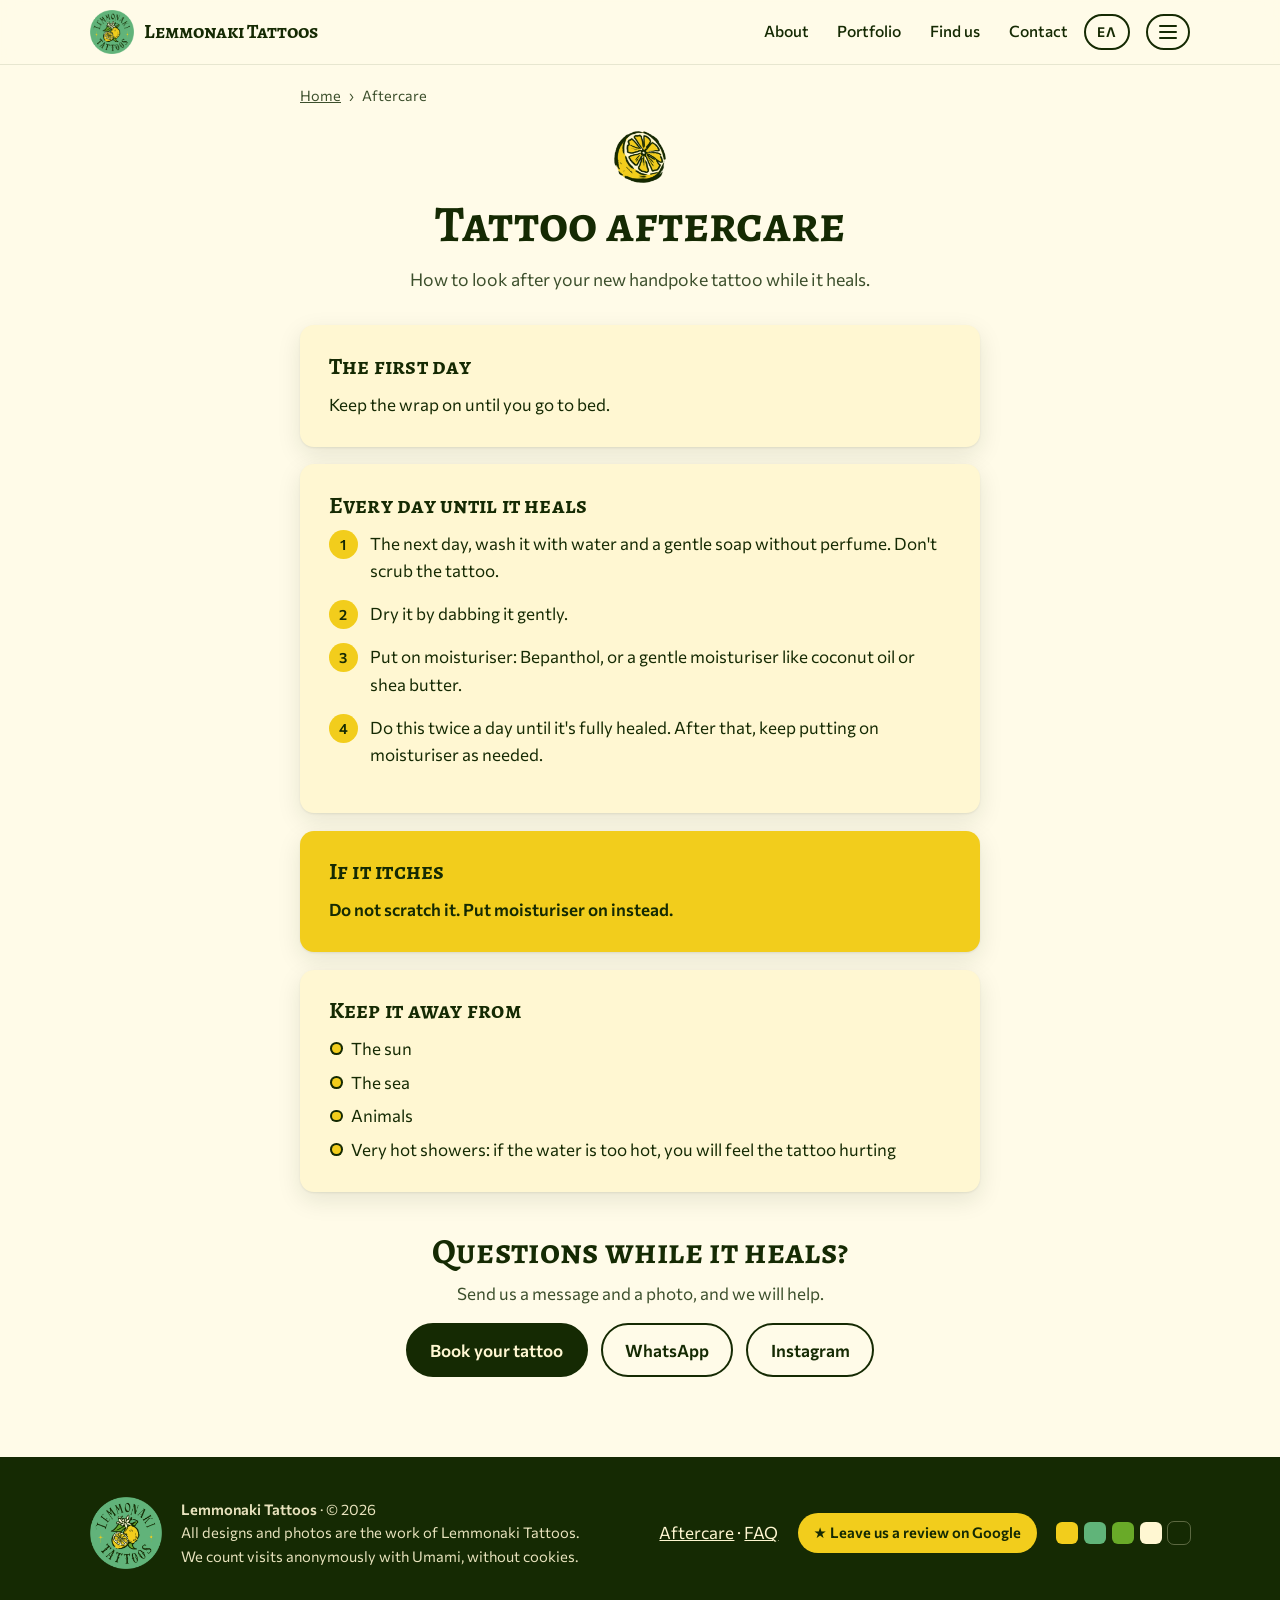
==== aftercare/index.html @ 777af7ad "Add aftercare and FAQ pages and a menu - /aftercare/ and /faq/ in English and Greek, with breadcrumb" ====
<!doctype html>
<html lang="en">
<head>
<meta charset="utf-8">
<meta name="viewport" content="width=device-width, initial-scale=1, viewport-fit=cover">
<title>Handpoke tattoo aftercare — Lemmonaki Tattoos</title>
<meta name="description" content="How to look after your new handpoke tattoo: washing, moisturising, itching, sun and sea. Aftercare from Lemmonaki Tattoos in Stoupa, Mani.">
<meta name="theme-color" content="#60B479">
<link rel="canonical" href="https://lemmonakitattoos.gr/aftercare/">
<link rel="alternate" hreflang="en" href="https://lemmonakitattoos.gr/aftercare/">
<link rel="alternate" hreflang="el" href="https://lemmonakitattoos.gr/el/aftercare/">
<link rel="alternate" hreflang="x-default" href="https://lemmonakitattoos.gr/aftercare/">
<meta property="og:type" content="website">
<meta property="og:site_name" content="Lemmonaki Tattoos">
<meta property="og:url" content="https://lemmonakitattoos.gr/aftercare/">
<meta property="og:locale" content="en_GB">
<meta property="og:title" content="Handpoke tattoo aftercare — Lemmonaki Tattoos">
<meta property="og:description" content="How to look after your new handpoke tattoo: washing, moisturising, itching, sun and sea. Aftercare from Lemmonaki Tattoos in Stoupa, Mani.">
<meta property="og:image" content="https://lemmonakitattoos.gr/assets/img/og.jpg">
<meta property="og:image:width" content="1200">
<meta property="og:image:height" content="630">
<meta property="og:image:alt" content="Lemmonaki Tattoos logo framed by hand-drawn lemons, leaves and lemon blossom on a green background">
<meta name="twitter:card" content="summary_large_image">
<link rel="icon" href="../favicon.ico" sizes="32x32">
<link rel="icon" type="image/png" sizes="32x32" href="../favicon-32.png">
<link rel="icon" type="image/png" sizes="192x192" href="../favicon-192.png">
<link rel="manifest" href="../site.webmanifest">
<link rel="apple-touch-icon" href="../apple-touch-icon.png">
<link rel="preload" href="../assets/fonts/alegreya-sc-latin-700.woff2" as="font" type="font/woff2" crossorigin>
<link rel="stylesheet" href="../assets/css/fonts.css">
<link rel="stylesheet" href="../assets/css/style.css">
<script type="application/ld+json">{"@context": "https://schema.org", "@type": "BreadcrumbList", "itemListElement": [{"@type": "ListItem", "position": 1, "name": "Home", "item": "https://lemmonakitattoos.gr/"}, {"@type": "ListItem", "position": 2, "name": "Aftercare", "item": "https://lemmonakitattoos.gr/aftercare/"}]}</script>
<script defer src="https://cloud.umami.is/script.js" data-website-id="35a7164d-d36b-49da-b1da-f30c0a60820b" data-domains="lemmonakitattoos.gr"></script>
</head>
<body>
<a class="skip" href="#main">Skip to content</a>


<header class="topbar">
  <div class="wrap topbar-inner">
    <a class="brand" href="../#top" aria-label="Lemmonaki Tattoos">
      <img src="../assets/img/logo-round.webp" width="48" height="48" alt="">
      <span>Lemmonaki Tattoos</span>
    </a>
    <nav class="main-nav" aria-label="Main">
      <a href="../#about">About</a>
      <a href="../#work">Portfolio</a>
      <a href="../#visit">Find us</a>
      <a href="../#contact">Contact</a>
    </nav>
    <div class="lang"><a class="lang-btn" href="../el/aftercare/" hreflang="el" lang="el" data-umami-event="language" data-umami-event-to="el" title="Ελληνικά">ΕΛ<span class="visually-hidden"> Ελληνικά</span></a></div>
    <details class="menu">
      <summary aria-label="Menu" title="Menu"><span class="burger" aria-hidden="true"><i></i><i></i><i></i></span></summary>
      <nav class="menu-panel" aria-label="Menu">
        <ul>
          <li><a href="../#top">Home</a></li>
          <li><a href="../#about">About</a></li>
          <li><a href="../#work">Portfolio</a></li>
          <li><a href="../#visit">Find us</a></li>
          <li><a href="../#contact">Contact</a></li>
        </ul>
        <p class="menu-heading">More</p>
        <ul>
          <li><a href="./" aria-current="page">Aftercare</a></li>
          <li><a href="../faq/">FAQ</a></li>
        </ul>
      </nav>
    </details>
  </div>
</header>

<main id="main" class="page">
  <div class="wrap page-wrap">
    <nav class="breadcrumb" aria-label="Breadcrumb">
      <ol>
        <li><a href="../">Home</a></li>
        <li aria-current="page">Aftercare</li>
      </ol>
    </nav>
    <header class="page-head">
      <img class="ornament" src="../assets/img/lemon-slice.webp" width="56" height="56" alt="">
      <h1>Tattoo aftercare</h1>
      <p class="lead">How to look after your new handpoke tattoo while it heals.</p>
    </header>
    <section class="page-block"><h2>The first day</h2><p>Keep the wrap on until you go to bed.</p></section>
    <section class="page-block"><h2>Every day until it heals</h2><ol class="steps"><li>The next day, wash it with water and a gentle soap without perfume. Don&#x27;t scrub the tattoo.</li><li>Dry it by dabbing it gently.</li><li>Put on moisturiser: Bepanthol, or a gentle moisturiser like coconut oil or shea butter.</li><li>Do this twice a day until it&#x27;s fully healed. After that, keep putting on moisturiser as needed.</li></ol></section>
    <section class="page-block note"><h2>If it itches</h2><p>Do not scratch it. Put moisturiser on instead.</p></section>
    <section class="page-block"><h2>Keep it away from</h2><ul class="page-list"><li>The sun</li><li>The sea</li><li>Animals</li><li>Very hot showers: if the water is too hot, you will feel the tattoo hurting</li></ul></section>
    <aside class="page-cta">
      <h2>Questions while it heals?</h2>
      <p>Send us a message and a photo, and we will help.</p>
      <div class="actions">
        <a class="btn btn-dark" href="../#contact">Book your tattoo</a>
        <a class="btn btn-ghost" href="https://wa.me/306984650470" rel="noopener" target="_blank" data-umami-event="whatsapp" data-umami-event-place="page">WhatsApp</a>
        <a class="btn btn-ghost" href="https://www.instagram.com/lemmonaki/" rel="noopener" target="_blank" data-umami-event="instagram" data-umami-event-place="page">Instagram</a>
      </div>
    </aside>
  </div>
</main>

<footer class="footer">
  <div class="wrap footer-inner">
    <img src="../assets/img/logo-round.webp" width="72" height="72" alt="" loading="lazy">
    <p><strong>Lemmonaki Tattoos</strong> · © 2026<br>All designs and photos are the work of Lemmonaki Tattoos.<br>We count visits anonymously with Umami, without cookies.</p>
    <nav class="footer-links" aria-label="More"><a href="./">Aftercare</a> · <a href="../faq/">FAQ</a></nav>
    <a class="review-link" href="https://g.page/r/CSo4h5Y5veAREBM/review" rel="noopener" target="_blank" data-umami-event="review"><span aria-hidden="true">★</span> Leave us a review on Google</a>
    <div class="palette" aria-hidden="true"><i></i><i></i><i></i><i></i><i></i></div>
  </div>
</footer>

<nav class="quickbar" aria-label="Quick contact">
  <a href="tel:+306984650470" data-umami-event="call" data-umami-event-place="bar"><svg viewBox="0 0 24 24" aria-hidden="true"><path d="M6.6 10.8a15.1 15.1 0 0 0 6.6 6.6l2.2-2.2a1 1 0 0 1 1-.25 11.4 11.4 0 0 0 3.6.57 1 1 0 0 1 1 1V20a1 1 0 0 1-1 1A17 17 0 0 1 3 4a1 1 0 0 1 1-1h3.5a1 1 0 0 1 1 1c0 1.25.2 2.45.57 3.57a1 1 0 0 1-.25 1z"/></svg><span>Call</span></a>
  <a href="https://wa.me/306984650470" rel="noopener" target="_blank" data-umami-event="whatsapp" data-umami-event-place="bar"><svg viewBox="0 0 24 24" aria-hidden="true"><path d="M12 2a10 10 0 0 0-8.6 15.1L2 22l5-1.3A10 10 0 1 0 12 2zm0 18.2a8.2 8.2 0 0 1-4.2-1.2l-.3-.2-3 .8.8-2.9-.2-.3A8.2 8.2 0 1 1 12 20.2z"/><path d="M16.6 14.2c-.3-.1-1.5-.7-1.7-.8-.2-.1-.4-.1-.6.1l-.8 1c-.1.2-.3.2-.5.1a6.7 6.7 0 0 1-3.4-2.9c-.3-.4.3-.4.7-1.3.1-.2 0-.3 0-.4l-.8-1.8c-.2-.5-.4-.4-.6-.4h-.5a1 1 0 0 0-.7.3 2.9 2.9 0 0 0-.9 2.2 5 5 0 0 0 1.1 2.7 11.4 11.4 0 0 0 4.4 3.9c1.6.7 2.3.8 3.1.6.5-.1 1.5-.6 1.7-1.2.2-.6.2-1.1.2-1.2-.1-.1-.3-.2-.6-.3z"/></svg><span>WhatsApp</span></a>
  <a href="https://www.instagram.com/lemmonaki/" rel="noopener" target="_blank" data-umami-event="instagram" data-umami-event-place="bar"><svg viewBox="0 0 24 24" aria-hidden="true"><path d="M12 7a5 5 0 1 0 0 10 5 5 0 0 0 0-10zm0 8.2a3.2 3.2 0 1 1 0-6.4 3.2 3.2 0 0 1 0 6.4zM17.3 5.5a1.2 1.2 0 1 0 0 2.4 1.2 1.2 0 0 0 0-2.4zM21.9 7.1a6 6 0 0 0-1.6-4.2A6 6 0 0 0 16.1 1.3C14.4 1.2 9.6 1.2 7.9 1.3a6 6 0 0 0-4.2 1.6A6 6 0 0 0 2.1 7.1C2 8.8 2 15.2 2.1 16.9a6 6 0 0 0 1.6 4.2 6 6 0 0 0 4.2 1.6c1.7.1 6.5.1 8.2 0a6 6 0 0 0 4.2-1.6 6 6 0 0 0 1.6-4.2c.1-1.7.1-8.1 0-9.8zm-2.2 11.7a3.3 3.3 0 0 1-1.9 1.9c-1.3.5-4.4.4-5.8.4s-4.5.1-5.8-.4a3.3 3.3 0 0 1-1.9-1.9c-.5-1.3-.4-4.4-.4-5.8s-.1-4.5.4-5.8a3.3 3.3 0 0 1 1.9-1.9C7.5 4.8 10.6 4.9 12 4.9s4.5-.1 5.8.4a3.3 3.3 0 0 1 1.9 1.9c.5 1.3.4 4.4.4 5.8s.1 4.5-.4 5.8z"/></svg><span>Instagram</span></a>
</nav>

<script src="../assets/js/main.js" defer></script>
</body>
</html>
---- assets/css/fonts.css ----
/* Alegreya SC 500 greek */
@font-face {
  font-family: 'Alegreya SC';
  font-style: normal;
  font-weight: 500;
  font-display: swap;
  src: url(../fonts/alegreya-sc-greek-500.woff2) format('woff2');
  unicode-range: U+0370-0377, U+037A-037F, U+0384-038A, U+038C, U+038E-03A1, U+03A3-03FF;
}
/* Alegreya SC 500 latin-ext */
@font-face {
  font-family: 'Alegreya SC';
  font-style: normal;
  font-weight: 500;
  font-display: swap;
  src: url(../fonts/alegreya-sc-latin-ext-500.woff2) format('woff2');
  unicode-range: U+0100-02BA, U+02BD-02C5, U+02C7-02CC, U+02CE-02D7, U+02DD-02FF, U+0304, U+0308, U+0329, U+1D00-1DBF, U+1E00-1E9F, U+1EF2-1EFF, U+2020, U+20A0-20AB, U+20AD-20C0, U+2113, U+2C60-2C7F, U+A720-A7FF;
}
/* Alegreya SC 500 latin */
@font-face {
  font-family: 'Alegreya SC';
  font-style: normal;
  font-weight: 500;
  font-display: swap;
  src: url(../fonts/alegreya-sc-latin-500.woff2) format('woff2');
  unicode-range: U+0000-00FF, U+0131, U+0152-0153, U+02BB-02BC, U+02C6, U+02DA, U+02DC, U+0304, U+0308, U+0329, U+2000-206F, U+20AC, U+2122, U+2191, U+2193, U+2212, U+2215, U+FEFF, U+FFFD;
}
/* Alegreya SC 700 greek */
@font-face {
  font-family: 'Alegreya SC';
  font-style: normal;
  font-weight: 700;
  font-display: swap;
  src: url(../fonts/alegreya-sc-greek-700.woff2) format('woff2');
  unicode-range: U+0370-0377, U+037A-037F, U+0384-038A, U+038C, U+038E-03A1, U+03A3-03FF;
}
/* Alegreya SC 700 latin-ext */
@font-face {
  font-family: 'Alegreya SC';
  font-style: normal;
  font-weight: 700;
  font-display: swap;
  src: url(../fonts/alegreya-sc-latin-ext-700.woff2) format('woff2');
  unicode-range: U+0100-02BA, U+02BD-02C5, U+02C7-02CC, U+02CE-02D7, U+02DD-02FF, U+0304, U+0308, U+0329, U+1D00-1DBF, U+1E00-1E9F, U+1EF2-1EFF, U+2020, U+20A0-20AB, U+20AD-20C0, U+2113, U+2C60-2C7F, U+A720-A7FF;
}
/* Alegreya SC 700 latin */
@font-face {
  font-family: 'Alegreya SC';
  font-style: normal;
  font-weight: 700;
  font-display: swap;
  src: url(../fonts/alegreya-sc-latin-700.woff2) format('woff2');
  unicode-range: U+0000-00FF, U+0131, U+0152-0153, U+02BB-02BC, U+02C6, U+02DA, U+02DC, U+0304, U+0308, U+0329, U+2000-206F, U+20AC, U+2122, U+2191, U+2193, U+2212, U+2215, U+FEFF, U+FFFD;
}
/* Commissioner 400 greek */
@font-face {
  font-family: 'Commissioner';
  font-style: normal;
  font-weight: 400;
  font-display: swap;
  src: url(../fonts/commissioner-greek-400.woff2) format('woff2');
  unicode-range: U+0370-0377, U+037A-037F, U+0384-038A, U+038C, U+038E-03A1, U+03A3-03FF;
}
/* Commissioner 400 latin-ext */
@font-face {
  font-family: 'Commissioner';
  font-style: normal;
  font-weight: 400;
  font-display: swap;
  src: url(../fonts/commissioner-latin-ext-400.woff2) format('woff2');
  unicode-range: U+0100-02BA, U+02BD-02C5, U+02C7-02CC, U+02CE-02D7, U+02DD-02FF, U+0304, U+0308, U+0329, U+1D00-1DBF, U+1E00-1E9F, U+1EF2-1EFF, U+2020, U+20A0-20AB, U+20AD-20C0, U+2113, U+2C60-2C7F, U+A720-A7FF;
}
/* Commissioner 400 latin */
@font-face {
  font-family: 'Commissioner';
  font-style: normal;
  font-weight: 400;
  font-display: swap;
  src: url(../fonts/commissioner-latin-400.woff2) format('woff2');
  unicode-range: U+0000-00FF, U+0131, U+0152-0153, U+02BB-02BC, U+02C6, U+02DA, U+02DC, U+0304, U+0308, U+0329, U+2000-206F, U+20AC, U+2122, U+2191, U+2193, U+2212, U+2215, U+FEFF, U+FFFD;
}
/* Commissioner 500 greek */
@font-face {
  font-family: 'Commissioner';
  font-style: normal;
  font-weight: 500;
  font-display: swap;
  src: url(../fonts/commissioner-greek-400.woff2) format('woff2');
  unicode-range: U+0370-0377, U+037A-037F, U+0384-038A, U+038C, U+038E-03A1, U+03A3-03FF;
}
/* Commissioner 500 latin-ext */
@font-face {
  font-family: 'Commissioner';
  font-style: normal;
  font-weight: 500;
  font-display: swap;
  src: url(../fonts/commissioner-latin-ext-400.woff2) format('woff2');
  unicode-range: U+0100-02BA, U+02BD-02C5, U+02C7-02CC, U+02CE-02D7, U+02DD-02FF, U+0304, U+0308, U+0329, U+1D00-1DBF, U+1E00-1E9F, U+1EF2-1EFF, U+2020, U+20A0-20AB, U+20AD-20C0, U+2113, U+2C60-2C7F, U+A720-A7FF;
}
/* Commissioner 500 latin */
@font-face {
  font-family: 'Commissioner';
  font-style: normal;
  font-weight: 500;
  font-display: swap;
  src: url(../fonts/commissioner-latin-400.woff2) format('woff2');
  unicode-range: U+0000-00FF, U+0131, U+0152-0153, U+02BB-02BC, U+02C6, U+02DA, U+02DC, U+0304, U+0308, U+0329, U+2000-206F, U+20AC, U+2122, U+2191, U+2193, U+2212, U+2215, U+FEFF, U+FFFD;
}
/* Commissioner 600 greek */
@font-face {
  font-family: 'Commissioner';
  font-style: normal;
  font-weight: 600;
  font-display: swap;
  src: url(../fonts/commissioner-greek-400.woff2) format('woff2');
  unicode-range: U+0370-0377, U+037A-037F, U+0384-038A, U+038C, U+038E-03A1, U+03A3-03FF;
}
/* Commissioner 600 latin-ext */
@font-face {
  font-family: 'Commissioner';
  font-style: normal;
  font-weight: 600;
  font-display: swap;
  src: url(../fonts/commissioner-latin-ext-400.woff2) format('woff2');
  unicode-range: U+0100-02BA, U+02BD-02C5, U+02C7-02CC, U+02CE-02D7, U+02DD-02FF, U+0304, U+0308, U+0329, U+1D00-1DBF, U+1E00-1E9F, U+1EF2-1EFF, U+2020, U+20A0-20AB, U+20AD-20C0, U+2113, U+2C60-2C7F, U+A720-A7FF;
}
/* Commissioner 600 latin */
@font-face {
  font-family: 'Commissioner';
  font-style: normal;
  font-weight: 600;
  font-display: swap;
  src: url(../fonts/commissioner-latin-400.woff2) format('woff2');
  unicode-range: U+0000-00FF, U+0131, U+0152-0153, U+02BB-02BC, U+02C6, U+02DA, U+02DC, U+0304, U+0308, U+0329, U+2000-206F, U+20AC, U+2122, U+2191, U+2193, U+2212, U+2215, U+FEFF, U+FFFD;
}
---- assets/css/style.css ----
/* Lemmonaki Tattoos — palette taken from the brand swatch sheet */
:root {
  --yellow: #F2CD1C;
  --sage: #60B479;
  --leaf: #69AA28;
  --cream: #FFF7D2;
  --ink: #152A03;

  --ink-soft: #3c4f2c;
  --sage-light: #d9ecd9;
  --paper: #fffbe8;
  --radius: 14px;
  --shadow: 0 1px 2px rgb(21 42 3 / .08), 0 8px 24px rgb(21 42 3 / .10);
  --display: "Alegreya SC", "Iowan Old Style", Georgia, serif;
  --body: "Commissioner", system-ui, -apple-system, "Segoe UI", sans-serif;
  --gutter: clamp(16px, 4vw, 40px);
}

*, *::before, *::after { box-sizing: border-box; }
html { scroll-behavior: smooth; scroll-padding-top: 76px; -webkit-text-size-adjust: 100%; }
@media (prefers-reduced-motion: reduce) { html { scroll-behavior: auto; } }
body {
  margin: 0;
  font-family: var(--body);
  font-size: 1.0625rem;
  line-height: 1.6;
  color: var(--ink);
  background: var(--paper);
}
img { max-width: 100%; height: auto; display: block; }
a { color: inherit; }
h1, h2, h3 { font-family: var(--display); font-weight: 700; line-height: 1.1; margin: 0; }
/* Greek headings: real spelling in the HTML; uppercase drops the tonos (needs lang="el"). */
:lang(el) :is(h1, h2, h3, .tagline) { text-transform: uppercase; }
h2 { font-size: clamp(2.2rem, 5vw, 3.2rem); letter-spacing: .01em; }
h3 { font-size: 1.35rem; margin-bottom: .4rem; }
p { margin: 0 0 1rem; }

.wrap { width: 100%; max-width: 1180px; margin-inline: auto; padding-inline: var(--gutter); }

.skip { position: absolute; left: -999px; top: 8px; z-index: 100; background: var(--ink); color: var(--cream); padding: .5rem 1rem; border-radius: 8px; }
.skip:focus { left: 8px; }
.visually-hidden {
  position: absolute !important; width: 1px; height: 1px; padding: 0; margin: -1px;
  overflow: hidden; clip: rect(0 0 0 0); clip-path: inset(50%); white-space: nowrap; border: 0;
}
:focus-visible { outline: 3px solid var(--yellow); outline-offset: 3px; }

/* ---------- top bar ---------- */
.topbar {
  position: sticky; top: 0; z-index: 20;
  background: rgb(255 251 232 / .92);
  backdrop-filter: blur(8px);
  border-bottom: 1px solid rgb(21 42 3 / .1);
  padding-top: env(safe-area-inset-top, 0px);
}
.topbar-inner { display: flex; align-items: center; justify-content: space-between; gap: 1rem; min-height: 64px; }
.brand { display: flex; align-items: center; gap: .6rem; text-decoration: none; font-family: var(--display); font-weight: 700; font-size: 1.25rem; }
.brand img { width: 44px; height: 44px; }
.main-nav { margin-left: auto; display: flex; align-items: center; gap: clamp(.6rem, 2.5vw, 1.8rem); }
.main-nav a { text-decoration: none; font-weight: 500; font-size: .98rem; padding: .3rem 0; border-bottom: 2px solid transparent; }
.main-nav a:hover { border-color: var(--yellow); }
.lang:empty { display: none; }

/* menu button (☰) with every section and page */
.menu { position: relative; }
.menu summary {
  list-style: none; cursor: pointer; display: grid; place-items: center;
  width: 44px; height: 36px; border: 2px solid var(--ink); border-radius: 999px;
  transition: background-color .15s;
}
.menu summary::-webkit-details-marker { display: none; }
.menu summary:hover, .menu[open] summary { background: var(--ink); }
.burger { display: grid; gap: 4px; }
.burger i { display: block; width: 18px; height: 2px; border-radius: 2px; background: var(--ink); transition: transform .2s, opacity .2s; }
.menu summary:hover .burger i, .menu[open] .burger i { background: var(--cream); }
.menu[open] .burger i:nth-child(1) { transform: translateY(6px) rotate(45deg); }
.menu[open] .burger i:nth-child(2) { opacity: 0; }
.menu[open] .burger i:nth-child(3) { transform: translateY(-6px) rotate(-45deg); }
.menu-panel {
  position: absolute; right: 0; top: calc(100% + .7rem); z-index: 30; min-width: 15rem;
  background: var(--paper); border-radius: var(--radius); box-shadow: var(--shadow); padding: .6rem;
}
.menu-panel ul { list-style: none; margin: 0; padding: 0; }
.menu-panel a { display: block; padding: .6rem .8rem; border-radius: 10px; text-decoration: none; font-weight: 500; }
.menu-panel a:hover, .menu-panel a[aria-current="page"] { background: var(--cream); }
.menu-panel a[aria-current="page"] { font-weight: 700; }
.menu-heading {
  margin: .5rem .8rem .2rem; padding-top: .6rem; border-top: 1px solid rgb(21 42 3 / .12);
  font-size: .78rem; text-transform: uppercase; letter-spacing: .08em; color: var(--ink-soft);
}
@media (prefers-reduced-motion: reduce) { .burger i { transition: none; } }
.lang-btn {
  display: inline-grid; place-items: center; min-width: 44px; height: 36px; padding: 0 .7rem;
  border: 2px solid var(--ink); border-radius: 999px;
  font-weight: 700; font-size: .85rem; letter-spacing: .06em; text-decoration: none;
  transition: background-color .15s, color .15s;
}
.lang-btn:hover { background: var(--ink); color: var(--cream); }
@media (min-width: 601px) and (max-width: 820px) {
  .brand span { display: none; }
}
/* phones: logo + name + language on the first row, the section links on a second row */
@media (max-width: 600px) {
  html { scroll-padding-top: 112px; }
  .topbar-inner { flex-wrap: wrap; row-gap: 0; min-height: 0; padding-top: .45rem; }
  .brand { font-size: 1.1rem; }
  .brand img { width: 38px; height: 38px; }
  .lang { margin-left: auto; }
  .menu-panel { position: fixed; left: var(--gutter); right: var(--gutter); top: auto; margin-top: .6rem; }
  .main-nav { order: 3; width: 100%; margin-left: 0; justify-content: space-around; gap: .5rem; }
  .main-nav a { font-size: .92rem; padding: .55rem .2rem .5rem; }
}
@media (max-width: 360px) {
  .topbar-inner { column-gap: .45rem; }
  .brand { font-size: .98rem; gap: .4rem; }
  .brand img { width: 34px; height: 34px; }
  .main-nav { gap: .2rem; }
  .main-nav a { font-size: .8rem; white-space: nowrap; }
}

/* ---------- buttons ---------- */
.btn {
  display: inline-flex; align-items: center; justify-content: center;
  min-height: 48px; padding: .7rem 1.4rem;
  border-radius: 999px; font-weight: 600; text-decoration: none;
  border: 2px solid var(--ink);
  transition: transform .15s ease, background-color .15s ease, color .15s ease;
}
.btn:hover { transform: translateY(-2px); }
.btn-dark { background: var(--ink); color: var(--cream); }
.btn-dark:hover { background: #24410a; }
.btn-ghost { background: transparent; color: var(--ink); }
.btn-ghost:hover { background: var(--cream); }

/* ---------- hero ---------- */
.hero {
  position: relative; overflow: hidden;
  background: var(--sage);
  padding-block: clamp(4rem, 12vw, 8rem) clamp(4rem, 10vw, 7rem);
  text-align: center;
}
.hero-inner { position: relative; z-index: 1; display: flex; flex-direction: column; align-items: center; }
.hero h1 img { width: min(560px, 82vw); }
.tagline { font-family: var(--display); font-weight: 700; font-size: clamp(1.3rem, 3vw, 1.8rem); margin: 1.4rem 0 .4rem; }
.hero-text { max-width: 34rem; color: var(--ink); }
.actions { display: flex; flex-wrap: wrap; gap: .8rem; justify-content: center; margin-top: 1rem; }
.deco { position: absolute; pointer-events: none; user-select: none; }
.deco-tl { width: clamp(220px, 32vw, 440px); left: -3%; top: 2%; }
.deco-tr { width: clamp(150px, 20vw, 290px); right: 1%; top: 4%; }
.deco-bl { width: clamp(230px, 32vw, 460px); right: -4%; bottom: -6%; transform: scaleX(-1) rotate(-6deg); }
@media (max-width: 720px) {
  .hero { padding-top: clamp(7.5rem, 34vw, 10rem); }
  .deco-tl { width: 62vw; top: -1.5rem; left: -10vw; }
  .deco-tr { width: 32vw; top: .5rem; right: -2vw; }
  .deco-bl { width: 52vw; bottom: -2rem; right: -14vw; }
  .hero .actions { padding-bottom: 2.5rem; }
}

/* ---------- sections ---------- */
.section { padding-block: clamp(4rem, 9vw, 6.5rem); }
.section-head { text-align: center; max-width: 40rem; margin: 0 auto 2.2rem; }
.section-head p { color: var(--ink-soft); margin-top: .8rem; }
.ornament { width: 52px; height: 52px; margin: 0 auto .8rem; }

/* ---------- why handpoke ---------- */
.handpoke { background: var(--cream); }
.dots-mark { width: 52px; height: 52px; margin: 0 auto .8rem; color: var(--ink); display: block; }
.hp-points {
  list-style: none; margin: 0; padding: 0;
  display: grid; grid-template-columns: repeat(auto-fit, minmax(min(100%, 300px), 1fr)); gap: 1rem;
}
.hp-points li {
  position: relative; background: var(--paper); border-radius: var(--radius);
  padding: 1.3rem 1.4rem 1.2rem 3.4rem; box-shadow: var(--shadow);
}
/* a single "poked" dot as the bullet */
.hp-points li::before {
  content: ""; position: absolute; left: 1.3rem; top: 1.55rem;
  width: 14px; height: 14px; border-radius: 50%; background: var(--yellow);
  box-shadow: 0 0 0 2px var(--ink), 0 0 0 5px var(--paper), 0 0 0 6.5px rgb(21 42 3 / .35);
}
.hp-points h3 { font-size: 1.25rem; }
.hp-points p { margin: 0; color: var(--ink-soft); font-size: 1rem; }
@media (max-width: 640px) {
  .hp-points { gap: .6rem; }
  .hp-points li { padding: 1rem 1.1rem .95rem 3rem; }
  .hp-points li::before { left: 1.05rem; top: 1.25rem; }
  .hp-points p { font-size: .95rem; line-height: 1.5; }
}

/* ---------- portfolio ---------- */
.filters { display: flex; flex-wrap: wrap; justify-content: center; gap: .5rem; margin-bottom: 2rem; }
.chip {
  font: inherit; font-size: .95rem; font-weight: 500; cursor: pointer;
  min-height: 44px; padding: .45rem 1rem;
  border-radius: 999px; border: 1.5px solid rgb(21 42 3 / .25);
  background: #fff; color: var(--ink);
  transition: background-color .15s, border-color .15s;
}
.chip small { font-size: .78em; opacity: .6; margin-left: .15rem; }
.chip:hover { border-color: var(--ink); }
.chip[aria-pressed="true"] { background: var(--ink); border-color: var(--ink); color: var(--cream); }
@media (max-width: 640px) {
  /* all categories visible at once: compact chips wrapping onto a few rows */
  .filters { display: grid; grid-template-columns: repeat(3, 1fr); gap: .45rem; margin-bottom: 1.5rem; }
  .chip { min-height: 44px; padding: .3rem .35rem; font-size: .88rem; line-height: 1.2; }
  .chip small { display: none; }
}

/* no-JS fallback: CSS columns. With JS: row-ordered masonry (main.js sets each tile's row span) */
.gallery { --gap: 14px; list-style: none; margin: 0; padding: 0; columns: 4 220px; column-gap: var(--gap); }
.tile { break-inside: avoid; margin-bottom: var(--gap); }
.gallery.masonry {
  columns: auto; display: grid; align-items: start;
  grid-template-columns: repeat(auto-fill, minmax(min(220px, calc(50% - var(--gap) / 2)), 1fr));
  grid-auto-rows: 2px; column-gap: var(--gap);
}
.gallery.masonry .tile { margin: 0; }
@media (max-width: 520px) { .gallery { --gap: 10px; } .inset { width: 44%; right: 6px; bottom: 6px; } .badge { top: 6px; left: 6px; } }
.tile[hidden] { display: none; }
.tile a {
  position: relative; display: block; border-radius: var(--radius); overflow: hidden;
  background: var(--sage-light); box-shadow: var(--shadow);
}
.tile a > img { width: 100%; transition: transform .35s ease; }
.tile a:hover > img { transform: scale(1.03); }
.badge {
  position: absolute; top: 10px; left: 10px;
  background: var(--yellow); color: var(--ink);
  font-size: .78rem; font-weight: 600; padding: .2rem .6rem; border-radius: 999px;
}
.inset {
  position: absolute; right: 10px; bottom: 10px; width: 38%;
  border: 3px solid var(--cream); border-radius: 10px; overflow: hidden;
  box-shadow: 0 4px 14px rgb(0 0 0 / .3);
}
.inset img { width: 100%; aspect-ratio: 1; object-fit: cover; }
.inset span {
  position: absolute; left: 0; right: 0; bottom: 0;
  background: rgb(21 42 3 / .78); color: var(--cream);
  font-size: .72rem; font-weight: 600; text-align: center; padding: .1rem 0;
}
.more { text-align: center; margin: 2.5rem 0 0; }
.more + .more { margin-top: 1rem; }
button.btn { font: inherit; font-weight: 600; cursor: pointer; }

/* ---------- visit ---------- */
.visit { background: var(--sage-light); }
.visit-grid { display: grid; grid-template-columns: repeat(auto-fit, minmax(min(100%, 320px), 1fr)); gap: 1.2rem; }
.card { background: var(--paper); border-radius: var(--radius); padding: clamp(1.4rem, 3vw, 2rem); box-shadow: var(--shadow); }
.card address { font-style: normal; margin-bottom: 1.4rem; }
.hours { width: 100%; max-width: 22rem; border-collapse: collapse; margin-bottom: .6rem; }
.hours th, .hours td { padding: .3rem .5rem; text-align: left; font-weight: 400; }
.hours td { text-align: right; font-variant-numeric: tabular-nums; }
.hours tr.today { background: var(--cream); font-weight: 600; }
.hours tr.today th { font-weight: 600; }
.hours tr.today th::after { content: " · " attr(data-label); font-weight: 400; color: var(--ink-soft); }
.by-appointment { margin-bottom: 1.4rem; }
.hours-note { font-size: .92rem; color: var(--ink-soft); margin-bottom: 1.4rem; }
.steps { margin: 0; padding: 0; list-style: none; counter-reset: s; }
.steps li { counter-increment: s; position: relative; padding-left: 2.6rem; margin-bottom: 1rem; }
.steps li::before {
  content: counter(s); position: absolute; left: 0; top: 0;
  width: 1.8rem; height: 1.8rem; border-radius: 50%;
  background: var(--yellow); font-weight: 700; display: grid; place-items: center; font-size: .9rem;
}

/* ---------- about ---------- */
.about { background: var(--sage-light); }
.about-inner { display: flex; align-items: center; gap: clamp(1.5rem, 5vw, 3.5rem); max-width: 860px; }
.about-mark { flex: none; width: clamp(160px, 24vw, 240px); height: auto; border-radius: 50%; box-shadow: var(--shadow); }
.about-text h2 { margin-bottom: 1rem; }
.about-text p { font-size: 1.08rem; }
.about-text p + p { margin-top: .9rem; }
@media (max-width: 640px) {
  .about-inner { flex-direction: column; text-align: center; }
}

/* ---------- contact ---------- */
.contact { position: relative; overflow: hidden; background: var(--sage); }
.contact .section-head p { color: var(--ink); }
.deco-contact { width: clamp(200px, 28vw, 380px); left: -4%; bottom: -4%; opacity: .9; transform: rotate(8deg); }
.contact-grid { position: relative; z-index: 1; display: grid; grid-template-columns: repeat(auto-fit, minmax(min(100%, 280px), 1fr)); gap: 1.2rem; max-width: 760px; margin-inline: auto; }
.contact-card {
  display: flex; flex-direction: column; align-items: center; text-align: center; gap: .2rem;
  background: var(--cream); border-radius: var(--radius); padding: 2rem 1.2rem;
  text-decoration: none; box-shadow: var(--shadow);
  transition: transform .15s ease;
}
.contact-card:hover { transform: translateY(-3px); }
.contact-card svg { width: 40px; height: 40px; fill: var(--ink); margin-bottom: .6rem; }
.contact-card .label { font-size: .85rem; text-transform: uppercase; letter-spacing: .08em; color: var(--ink-soft); }
.contact-card .value { font-weight: 600; font-size: 1.35rem; overflow-wrap: anywhere; }
.contact-card .value.email { font-size: 1.1rem; overflow-wrap: normal; }
@media (max-width: 600px) {
  .contact-card { padding: 1.2rem 1rem; }
  .contact-card svg { width: 32px; height: 32px; margin-bottom: .3rem; }
}
.contact-card .note { font-size: .9rem; color: var(--ink-soft); }
.facts {
  position: relative; z-index: 1; list-style: none; margin: 0 auto 1.4rem; padding: 0;
  display: flex; flex-wrap: wrap; justify-content: center; gap: .5rem;
}
.facts li { background: var(--yellow); border-radius: 999px; padding: .35rem .95rem; font-weight: 600; font-size: .95rem; }
.faq-link { position: relative; z-index: 1; text-align: center; margin: -.4rem 0 1.4rem; font-weight: 600; }
.send-card {
  position: relative; z-index: 1; max-width: 760px; margin: 0 auto 1.2rem; padding: 1.3rem 1.5rem;
  background: var(--cream); border-radius: var(--radius); box-shadow: var(--shadow);
}
.send-card ul { margin: 0; padding: 0; list-style: none; display: grid; gap: .35rem; }
.send-card li { position: relative; padding-left: 1.4rem; }
.send-card li::before {
  content: ""; position: absolute; left: .2rem; top: .55em; width: .55rem; height: .55rem;
  border-radius: 50%; background: var(--yellow); box-shadow: 0 0 0 2px var(--ink);
}

/* ---------- quick contact bar (phones only) ---------- */
.quickbar { display: none; }
@media (max-width: 720px) {
  .quickbar {
    position: fixed; z-index: 50; left: 0; right: 0; bottom: 0;
    display: grid; grid-auto-flow: column; grid-auto-columns: 1fr;
    padding: .35rem .5rem calc(.35rem + env(safe-area-inset-bottom, 0px));
    background: var(--ink); box-shadow: 0 -4px 16px rgba(21, 42, 3, .18);
    transition: transform .25s ease;
  }
  .quickbar.is-hidden { transform: translateY(110%); }
  .quickbar a {
    display: flex; flex-direction: column; align-items: center; gap: .15rem;
    padding: .3rem; border-radius: 10px; color: var(--cream); text-decoration: none;
    font-size: .8rem; font-weight: 600;
  }
  .quickbar a:active { background: rgba(255, 247, 210, .12); }
  .quickbar svg { width: 24px; height: 24px; fill: var(--yellow); }
}
@media (max-width: 720px) and (prefers-reduced-motion: reduce) {
  .quickbar { transition: none; }
}

/* ---------- extra pages (aftercare, …) ---------- */
.page { padding-block: 1.2rem clamp(3rem, 8vw, 5rem); }
.page-wrap { max-width: 760px; }
.breadcrumb ol { list-style: none; margin: 0 0 1.5rem; padding: 0; display: flex; flex-wrap: wrap; font-size: .9rem; color: var(--ink-soft); }
.breadcrumb li + li::before { content: "›"; margin-inline: .5rem; }
.page-head { text-align: center; margin-bottom: 2rem; }
.page-head h1 { font-size: clamp(2.2rem, 6vw, 3.2rem); }
.page-head .lead { color: var(--ink-soft); font-size: 1.1rem; margin-top: .8rem; }
.page-block { background: var(--cream); border-radius: var(--radius); box-shadow: var(--shadow); padding: clamp(1.2rem, 3vw, 1.8rem); margin-bottom: 1.1rem; }
.page-block h2 { font-size: 1.45rem; margin-bottom: .7rem; }
.page-block p { margin: 0; }
.page-block p + p { margin-top: .7rem; }
.page-buttons { display: flex; flex-wrap: wrap; gap: .6rem; margin-top: 1rem !important; }
.page-buttons .btn { min-height: 42px; padding: .5rem 1.1rem; font-size: .95rem; }
.page-block.note { background: var(--yellow); }
.page-block.note p { font-weight: 600; }
.page-list { margin: 0; padding: 0; list-style: none; display: grid; gap: .4rem; }
.page-list li { position: relative; padding-left: 1.4rem; }
.page-list li::before {
  content: ""; position: absolute; left: .2rem; top: .55em; width: .55rem; height: .55rem;
  border-radius: 50%; background: var(--yellow); box-shadow: 0 0 0 2px var(--ink);
}
.page-cta { text-align: center; margin-top: 2.5rem; }
.page-cta h2 { font-size: clamp(1.6rem, 4vw, 2.2rem); }
.page-cta p { color: var(--ink-soft); margin-top: .6rem; }

/* ---------- footer ---------- */
.footer { background: var(--ink); color: var(--cream); padding-block: 2.5rem calc(2.5rem + env(safe-area-inset-bottom, 0px)); }
@media (max-width: 720px) {
  /* room for the quick contact bar */
  .footer { padding-bottom: calc(2.5rem + 3.9rem + env(safe-area-inset-bottom, 0px)); }
}
.footer-inner { display: flex; flex-wrap: wrap; align-items: center; gap: 1.2rem; }
.footer p { margin: 0; flex: 1 1 240px; font-size: .92rem; opacity: .9; }
.review-link {
  color: var(--ink); background: var(--yellow); text-decoration: none; font-weight: 600; font-size: .92rem;
  padding: .5rem 1rem; border-radius: 999px; white-space: nowrap;
}
.review-link:hover { background: var(--cream); }
.footer-links a { color: var(--cream); }
.palette { display: flex; gap: 6px; }
.palette i { width: 22px; height: 22px; border-radius: 6px; }
.palette i:nth-child(1) { background: var(--yellow); }
.palette i:nth-child(2) { background: var(--sage); }
.palette i:nth-child(3) { background: var(--leaf); }
.palette i:nth-child(4) { background: var(--cream); }
.palette i:nth-child(5) { background: var(--ink); outline: 1px solid rgb(255 247 210 / .3); }

/* ---------- lightbox ---------- */
.lightbox {
  width: 100vw; height: 100dvh; max-width: none; max-height: none;
  margin: 0; padding: 0; border: 0;
  background: #0c1603; color: var(--cream);
}
.lightbox::backdrop { background: rgb(12 22 3 / .6); }
.lightbox figure {
  margin: 0; height: 100%; display: flex; flex-direction: column; align-items: center; justify-content: center;
  padding: calc(56px + env(safe-area-inset-top, 0px)) 16px calc(16px + env(safe-area-inset-bottom, 0px));
}
.lightbox img { max-width: 100%; max-height: calc(100% - 3rem); width: auto; height: auto; object-fit: contain; border-radius: 6px; }
.lightbox figcaption { margin-top: .8rem; font-size: .95rem; text-align: center; }
.lightbox .count { opacity: .6; margin-left: .4rem; }
.lb-btn {
  position: absolute; display: grid; place-items: center;
  width: 52px; height: 52px; border-radius: 50%; border: 0; cursor: pointer;
  background: rgb(255 247 210 / .12); color: var(--cream); font-size: 2rem; line-height: 1;
}
.lb-btn:hover { background: var(--yellow); color: var(--ink); }
.lb-close { top: calc(12px + env(safe-area-inset-top, 0px)); right: 12px; }
.lb-prev, .lb-next { top: 50%; transform: translateY(-50%); }
.lb-prev { left: 12px; }
.lb-next { right: 12px; }
@media (max-width: 640px) {
  .lb-prev, .lb-next { top: auto; bottom: calc(12px + env(safe-area-inset-bottom, 0px)); transform: none; }
  .lightbox figure { padding-bottom: calc(76px + env(safe-area-inset-bottom, 0px)); }
}
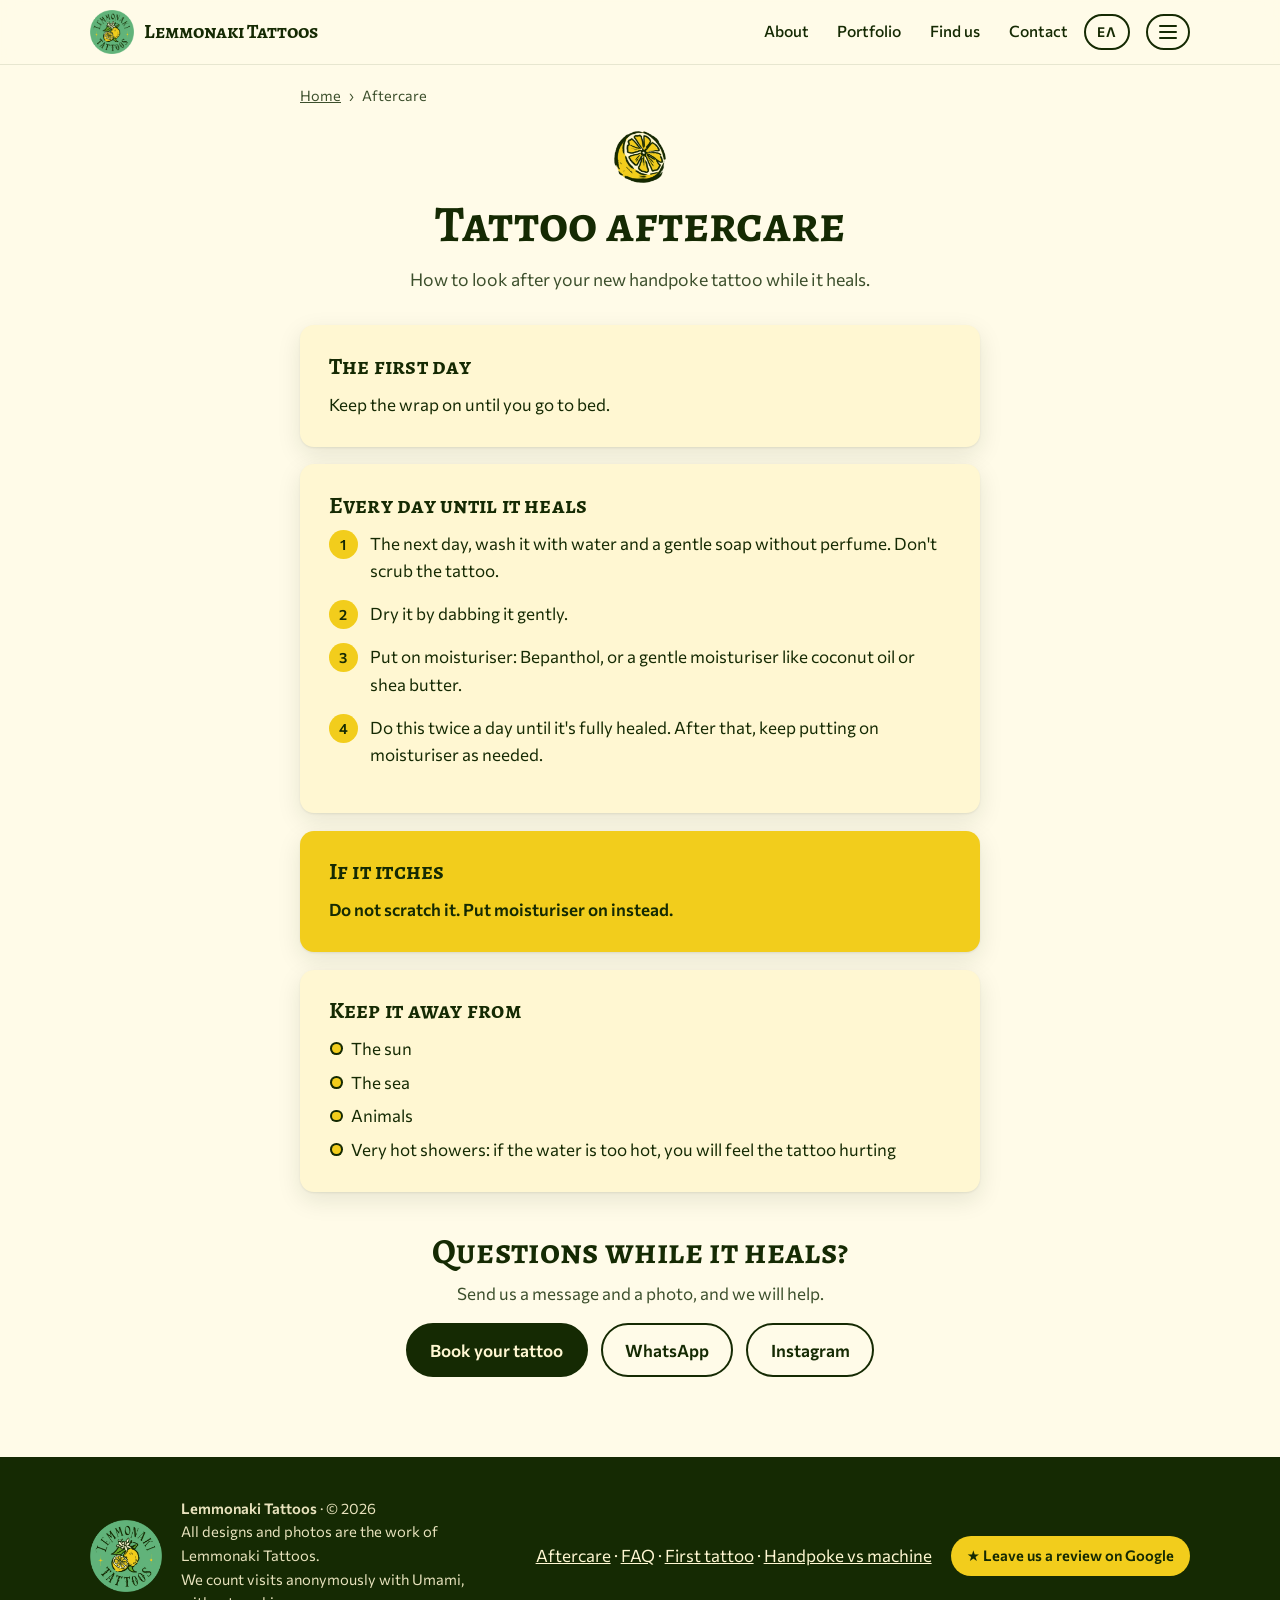
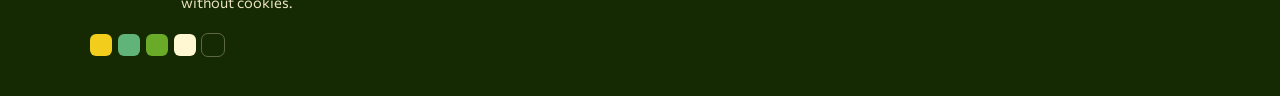
==== commit 0d99d31e: "Add First tattoo and Handpoke vs machine pages - /first-tattoo/ and /handpoke-vs-machine/ in English" ====
--- a/aftercare/index.html
+++ b/aftercare/index.html
@@ -54,15 +54,10 @@
       <nav class="menu-panel" aria-label="Menu">
         <ul>
           <li><a href="../#top">Home</a></li>
-          <li><a href="../#about">About</a></li>
-          <li><a href="../#work">Portfolio</a></li>
-          <li><a href="../#visit">Find us</a></li>
-          <li><a href="../#contact">Contact</a></li>
-        </ul>
-        <p class="menu-heading">More</p>
-        <ul>
           <li><a href="./" aria-current="page">Aftercare</a></li>
           <li><a href="../faq/">FAQ</a></li>
+          <li><a href="../first-tattoo/">First tattoo</a></li>
+          <li><a href="../handpoke-vs-machine/">Handpoke vs machine</a></li>
         </ul>
       </nav>
     </details>
@@ -102,7 +97,7 @@
   <div class="wrap footer-inner">
     <img src="../assets/img/logo-round.webp" width="72" height="72" alt="" loading="lazy">
     <p><strong>Lemmonaki Tattoos</strong> · © 2026<br>All designs and photos are the work of Lemmonaki Tattoos.<br>We count visits anonymously with Umami, without cookies.</p>
-    <nav class="footer-links" aria-label="More"><a href="./">Aftercare</a> · <a href="../faq/">FAQ</a></nav>
+    <nav class="footer-links" aria-label="More"><a href="./">Aftercare</a> · <a href="../faq/">FAQ</a> · <a href="../first-tattoo/">First tattoo</a> · <a href="../handpoke-vs-machine/">Handpoke vs machine</a></nav>
     <a class="review-link" href="https://g.page/r/CSo4h5Y5veAREBM/review" rel="noopener" target="_blank" data-umami-event="review"><span aria-hidden="true">★</span> Leave us a review on Google</a>
     <div class="palette" aria-hidden="true"><i></i><i></i><i></i><i></i><i></i></div>
   </div>
--- a/assets/css/style.css
+++ b/assets/css/style.css
@@ -62,7 +62,7 @@
 .main-nav a:hover { border-color: var(--yellow); }
 .lang:empty { display: none; }
 
-/* menu button (☰) with every section and page */
+/* menu button (☰): home plus the extra pages (the sections are already in the top bar) */
 .menu { position: relative; }
 .menu summary {
   list-style: none; cursor: pointer; display: grid; place-items: center;
@@ -85,10 +85,6 @@
 .menu-panel a { display: block; padding: .6rem .8rem; border-radius: 10px; text-decoration: none; font-weight: 500; }
 .menu-panel a:hover, .menu-panel a[aria-current="page"] { background: var(--cream); }
 .menu-panel a[aria-current="page"] { font-weight: 700; }
-.menu-heading {
-  margin: .5rem .8rem .2rem; padding-top: .6rem; border-top: 1px solid rgb(21 42 3 / .12);
-  font-size: .78rem; text-transform: uppercase; letter-spacing: .08em; color: var(--ink-soft);
-}
 @media (prefers-reduced-motion: reduce) { .burger i { transition: none; } }
 .lang-btn {
   display: inline-grid; place-items: center; min-width: 44px; height: 36px; padding: 0 .7rem;
@@ -243,6 +239,7 @@
 }
 .more { text-align: center; margin: 2.5rem 0 0; }
 .more + .more { margin-top: 1rem; }
+.more-links { display: flex; flex-wrap: wrap; justify-content: center; gap: .8rem; }
 button.btn { font: inherit; font-weight: 600; cursor: pointer; }
 
 /* ---------- visit ---------- */
